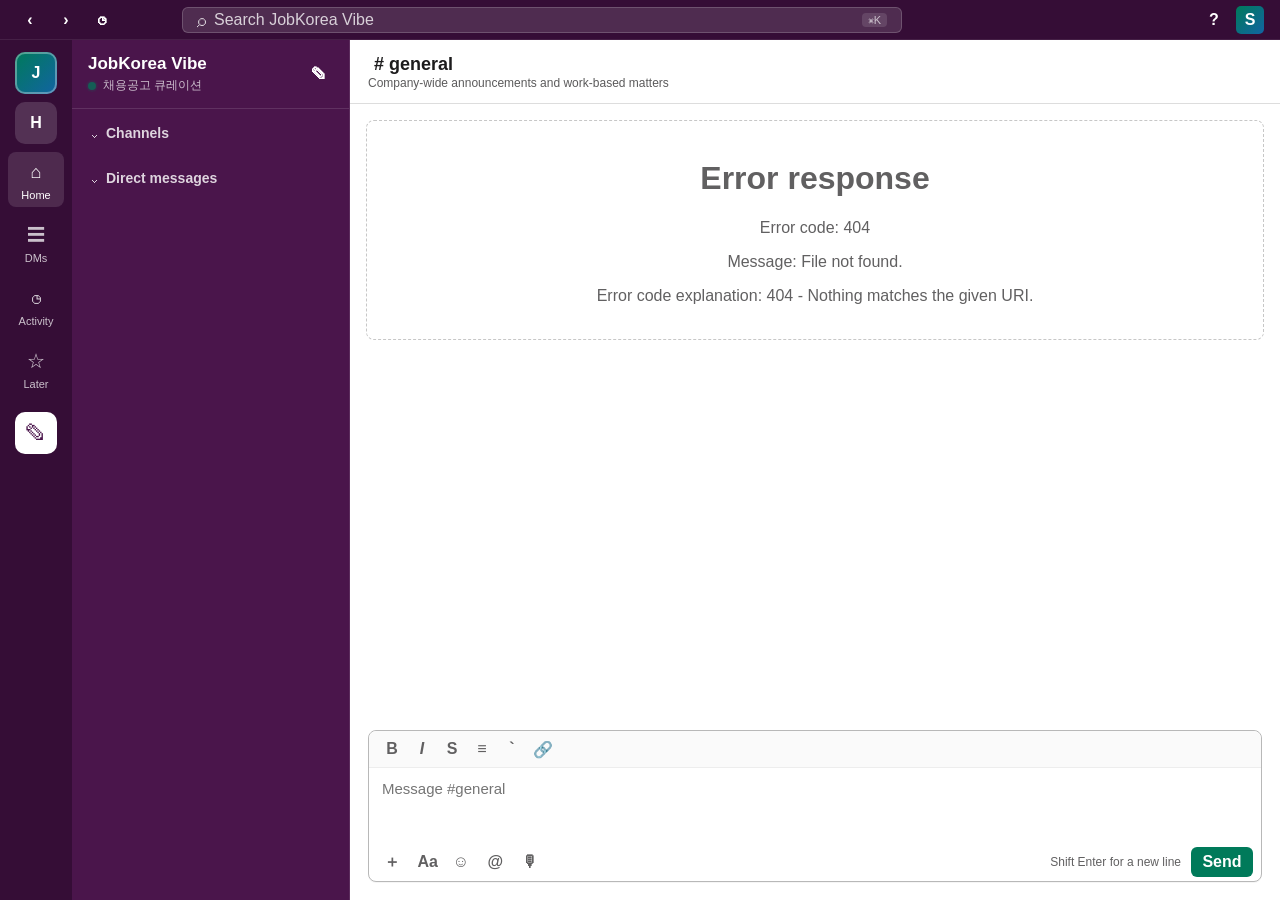
==== public/index.html @ 6dfe6dc1 "Bump profile match asset versions" ====
<!doctype html>
<html lang="ko">
  <head>
    <meta charset="UTF-8" />
    <meta name="viewport" content="width=device-width, initial-scale=1.0" />
    <title>JobKorea Vibe</title>
    <link rel="stylesheet" href="./styles.css?v=20260704-rich-profile-match" />
  </head>
  <body>
    <div class="app-shell">
      <header class="topbar">
        <div class="history-controls" aria-label="history controls">
          <button class="icon-button" aria-label="Back">‹</button>
          <button class="icon-button" aria-label="Forward">›</button>
          <button class="icon-button" aria-label="History">◷</button>
        </div>
        <button class="search-trigger" id="searchTrigger">
          <span class="search-icon">⌕</span>
          <span>Search JobKorea Vibe</span>
          <kbd>⌘K</kbd>
        </button>
        <div class="topbar-actions">
          <button class="icon-button" aria-label="Help">?</button>
          <button class="avatar avatar-small" aria-label="Profile">S</button>
        </div>
      </header>

      <aside class="rail">
        <button class="workspace-switch active" aria-label="JobKorea Vibe">J</button>
        <button class="workspace-switch" aria-label="Hackathon">H</button>
        <button class="rail-item active" aria-label="Home" data-rail-home>
          <span class="rail-icon">⌂</span>
          <span>Home</span>
        </button>
        <button class="rail-item" aria-label="DMs" data-rail-dms>
          <span class="rail-icon">☰</span>
          <span>DMs</span>
        </button>
        <button class="rail-item" aria-label="Activity">
          <span class="rail-icon">◷</span>
          <span>Activity</span>
        </button>
        <button class="rail-item" id="laterRailButton" type="button" aria-label="Later" data-later-view onclick="window.__slezzukPendingMode='later'; if (window.JobKoreaVibeOpenLater) window.JobKoreaVibeOpenLater(); else window.dispatchEvent(new CustomEvent('slezzuk:open-later')); return false;">
          <span class="rail-icon">☆</span>
          <span>Later</span>
        </button>
        <button class="rail-compose" aria-label="Compose">✎</button>
      </aside>

      <nav class="sidebar">
        <section class="workspace-card">
          <div>
            <h1>JobKorea Vibe</h1>
            <p><span class="presence-dot"></span> 채용공고 큐레이션</p>
          </div>
          <button class="icon-button light" aria-label="New message">✎</button>
        </section>

        <section class="sidebar-section compact" hidden></section>

        <section class="sidebar-section">
          <button class="section-title" data-collapse="channels">
            <span>⌄</span>
            <strong>Channels</strong>
          </button>
          <div id="channels" class="section-list"></div>
        </section>

        <section class="sidebar-section">
          <button class="section-title" data-collapse="directs">
            <span>⌄</span>
            <strong>Direct messages</strong>
          </button>
          <div id="directs" class="section-list"></div>
        </section>
      </nav>

      <main class="conversation">
        <div class="channel-header">
          <div>
            <button class="channel-title" id="channelTitle"># general</button>
            <p id="channelSubtitle">Company-wide announcements and work-based matters</p>
          </div>
          <div class="channel-actions" aria-hidden="true">
            <span id="memberCount" hidden>0</span>
          </div>
        </div>

        <div class="channel-tabs">
          <button class="tab active">Messages</button>
          <button class="tab">Canvas</button>
          <button class="tab">Files</button>
          <button class="tab">Workflows</button>
          <div class="bookmarks" id="bookmarks"></div>
        </div>

        <div class="message-list" id="messageList" aria-live="polite"></div>

        <form class="composer" id="composer">
          <div class="composer-tools">
            <button type="button" class="tool-button">B</button>
            <button type="button" class="tool-button italic">I</button>
            <button type="button" class="tool-button">S</button>
            <button type="button" class="tool-button">≡</button>
            <button type="button" class="tool-button">`</button>
            <button type="button" class="tool-button">🔗</button>
          </div>
          <textarea id="messageInput" rows="3" placeholder="Message #general"></textarea>
          <div class="composer-footer">
            <div>
              <button type="button" class="tool-button">＋</button>
              <button type="button" class="tool-button">Aa</button>
              <button type="button" class="tool-button">☺</button>
              <button type="button" class="tool-button">@</button>
              <button type="button" class="tool-button">🎙</button>
            </div>
            <div class="composer-actions">
              <span class="composer-hint">Shift Enter for a new line</span>
              <button class="send-button" type="submit">Send</button>
            </div>
          </div>
        </form>
      </main>

      <aside class="thread-panel" id="threadPanel" aria-hidden="true">
        <div class="thread-header">
          <div>
            <h2>Thread</h2>
            <p id="threadChannel"># general</p>
          </div>
          <button class="icon-button surface" id="closeThread" aria-label="Close thread">×</button>
        </div>
        <div class="thread-body" id="threadBody"></div>
        <form class="thread-reply" id="threadReply">
          <input id="threadInput" type="text" placeholder="Reply..." />
          <button type="submit">➤</button>
        </form>
      </aside>
    </div>

    <div class="search-overlay" id="searchOverlay" aria-hidden="true">
      <div class="search-modal" role="dialog" aria-label="Search">
        <input id="searchInput" type="search" placeholder="Search JobKorea Vibe" />
        <div class="search-filters">
          <button>Messages</button>
          <button>Files</button>
          <button>Channels</button>
          <button>People</button>
        </div>
        <div id="searchResults" class="search-results"></div>
      </div>
    </div>

    <div class="search-overlay" id="channelOverlay" aria-hidden="true">
      <div class="search-modal channel-modal" role="dialog" aria-label="Channel manager">
        <div class="modal-header">
          <div>
            <h2>보고 싶은 직군 선택</h2>
            <p>관심 있는 직군을 켜두면 왼쪽 채널 목록에서 바로 확인할 수 있습니다.</p>
          </div>
          <button class="icon-button surface" id="closeChannelManager" aria-label="Close channel manager">×</button>
        </div>
        <div class="channel-manager-tools">
          <input id="channelFilter" class="manager-search" type="search" placeholder="직군 검색" />
          <span id="channelManagerSummary" class="channel-manager-summary"></span>
        </div>
        <div id="channelManager" class="channel-manager"></div>
      </div>
    </div>

    <script src="./app.js?v=20260704-rich-profile-match"></script>
  </body>
</html>
---- public/styles.css ----
:root {
  --aubergine: #3f0e40;
  --aubergine-2: #4a154b;
  --aubergine-3: #350d36;
  --sidebar-hover: rgba(255, 255, 255, 0.12);
  --sidebar-active: #1164a3;
  --border: #dddddd;
  --text: #1d1c1d;
  --muted: #616061;
  --surface: #ffffff;
  --surface-soft: #f8f8f8;
  --blue: #1264a3;
  --green: #007a5a;
  --yellow: #ecb22e;
  --red: #e01e5a;
  --font: Slack-Lato, Lato, "Helvetica Neue", Helvetica, Arial, sans-serif;
}

* {
  box-sizing: border-box;
}

body {
  margin: 0;
  min-width: 320px;
  height: 100vh;
  overflow: hidden;
  color: var(--text);
  background: var(--surface);
  font-family: var(--font);
  letter-spacing: 0;
}

button,
input,
textarea {
  font: inherit;
}

button {
  cursor: pointer;
}

.app-shell {
  display: grid;
  grid-template-columns: 72px 278px minmax(360px, 1fr) 0;
  grid-template-rows: 40px minmax(0, 1fr);
  height: 100vh;
}

.app-shell.thread-open {
  grid-template-columns: 72px 278px minmax(360px, 1fr) 360px;
}

.app-shell.later-mode {
  grid-template-columns: 72px minmax(0, 1fr) 0 0;
  background: var(--surface);
}

.app-shell.later-mode.thread-open {
  grid-template-columns: 72px minmax(0, 1fr) 0 360px;
}

.topbar {
  grid-column: 1 / -1;
  display: grid;
  grid-template-columns: 154px minmax(180px, 720px) 1fr;
  align-items: center;
  gap: 12px;
  padding: 0 16px;
  color: #fff;
  background: var(--aubergine-3);
  box-shadow: inset 0 -1px rgba(255, 255, 255, 0.08);
}

.app-shell.later-mode .topbar {
  background: var(--aubergine-3);
}

.history-controls,
.topbar-actions,
.channel-actions {
  display: flex;
  align-items: center;
  gap: 8px;
}

.topbar-actions {
  justify-content: flex-end;
}

.icon-button {
  display: inline-grid;
  place-items: center;
  width: 28px;
  height: 28px;
  border: 0;
  border-radius: 6px;
  color: currentColor;
  background: transparent;
  font-weight: 700;
}

.icon-button:hover,
.tool-button:hover {
  background: rgba(29, 28, 29, 0.08);
}

.icon-button.light:hover {
  background: rgba(255, 255, 255, 0.16);
}

.icon-button.surface {
  color: var(--muted);
  background: var(--surface-soft);
  border: 1px solid var(--border);
}

.search-trigger {
  display: flex;
  align-items: center;
  gap: 8px;
  width: 100%;
  height: 26px;
  padding: 0 14px;
  border: 1px solid rgba(255, 255, 255, 0.18);
  border-radius: 6px;
  color: rgba(255, 255, 255, 0.78);
  background: rgba(255, 255, 255, 0.13);
  text-align: left;
}

.search-trigger kbd {
  margin-left: auto;
  padding: 1px 6px;
  border-radius: 4px;
  color: rgba(255, 255, 255, 0.68);
  background: rgba(255, 255, 255, 0.12);
  font-size: 11px;
  font-family: inherit;
}

.search-trigger:hover {
  background: rgba(255, 255, 255, 0.2);
}

.search-icon {
  font-size: 18px;
  line-height: 1;
}

.avatar {
  border: 0;
  color: #fff;
  background: linear-gradient(135deg, var(--green), var(--blue));
  font-weight: 800;
}

.avatar-small {
  width: 28px;
  height: 28px;
  border-radius: 5px;
}

.status-chip,
.huddle-button {
  display: inline-flex;
  align-items: center;
  gap: 7px;
  height: 28px;
  padding: 0 10px;
  border: 1px solid rgba(255, 255, 255, 0.16);
  border-radius: 6px;
  color: rgba(255, 255, 255, 0.9);
  background: rgba(255, 255, 255, 0.1);
  font-size: 13px;
  font-weight: 800;
}

.huddle-button {
  border-color: var(--border);
  color: var(--text);
  background: #fff;
}

.live-dot,
.presence-dot {
  display: inline-block;
  width: 8px;
  height: 8px;
  border-radius: 50%;
  background: var(--green);
  box-shadow: 0 0 0 2px rgba(0, 122, 90, 0.18);
}

.rail {
  grid-column: 1;
  grid-row: 2;
  display: flex;
  flex-direction: column;
  align-items: center;
  gap: 8px;
  padding: 12px 8px;
  color: rgba(255, 255, 255, 0.74);
  background: var(--aubergine-3);
}

.app-shell.later-mode .rail {
  background: var(--aubergine-3);
}

.workspace-switch {
  display: grid;
  place-items: center;
  width: 42px;
  height: 42px;
  border: 0;
  border-radius: 10px;
  color: #fff;
  background: rgba(255, 255, 255, 0.15);
  font-weight: 900;
}

.workspace-switch.active {
  background: linear-gradient(135deg, var(--green), var(--blue));
  box-shadow: inset 0 0 0 2px rgba(255, 255, 255, 0.32);
}

.rail-item {
  display: grid;
  justify-items: center;
  gap: 3px;
  width: 56px;
  min-height: 54px;
  padding: 6px 4px;
  border: 0;
  border-radius: 8px;
  color: inherit;
  background: transparent;
  font-size: 11px;
}

.rail-item.active,
.rail-item:hover {
  color: #fff;
  background: rgba(255, 255, 255, 0.12);
}

.rail-icon {
  display: grid;
  place-items: center;
  width: 28px;
  height: 28px;
  border-radius: 6px;
  font-size: 18px;
}

.rail-compose {
  display: grid;
  place-items: center;
  width: 42px;
  height: 42px;
  margin-top: 8px;
  border: 0;
  border-radius: 10px;
  color: var(--aubergine-2);
  background: #fff;
  font-size: 22px;
}

.sidebar {
  grid-column: 2;
  grid-row: 2;
  overflow-y: auto;
  color: rgba(255, 255, 255, 0.82);
  background: var(--aubergine-2);
  border-right: 1px solid rgba(255, 255, 255, 0.1);
}

.app-shell.later-mode .sidebar {
  display: none;
}

.workspace-card {
  display: flex;
  align-items: center;
  justify-content: space-between;
  min-height: 68px;
  padding: 14px 16px;
  border-bottom: 1px solid rgba(255, 255, 255, 0.12);
  color: #fff;
}

.workspace-card h1 {
  margin: 0 0 3px;
  font-size: 17px;
  line-height: 1.2;
}

.workspace-card p,
.channel-header p,
.thread-header p {
  margin: 0;
  color: inherit;
  opacity: 0.72;
  font-size: 12px;
}

.workspace-card p {
  display: flex;
  align-items: center;
  gap: 7px;
}

.sidebar-section {
  padding: 10px 8px 4px;
}

.sidebar-section.compact {
  padding-top: 12px;
}

.sidebar-row,
.section-title {
  display: flex;
  align-items: center;
  width: 100%;
  min-height: 28px;
  gap: 8px;
  padding: 0 10px;
  border: 0;
  border-radius: 6px;
  color: inherit;
  background: transparent;
  text-align: left;
  white-space: nowrap;
}

.sidebar-row {
  position: relative;
}

.sidebar-row:hover,
.section-title:hover {
  background: var(--sidebar-hover);
}

.sidebar-row.active {
  color: #fff;
  background: var(--sidebar-active);
}

.channel-manage-row {
  margin-top: 6px;
  color: rgba(255, 255, 255, 0.96);
  font-weight: 800;
}

.sidebar-row.unread {
  color: #fff;
  font-weight: 800;
}

.row-label {
  min-width: 0;
  overflow: hidden;
  text-overflow: ellipsis;
}

.row-icon {
  width: 18px;
  color: rgba(255, 255, 255, 0.56);
}

.later-filter-row .row-icon {
  width: 24px;
}

.later-filter-emoji {
  color: inherit;
  font-size: 16px;
  line-height: 1;
}

.sidebar-count {
  display: inline-grid;
  place-items: center;
  min-width: 20px;
  height: 18px;
  margin-left: auto;
  padding: 0 6px;
  border-radius: 999px;
  color: #fff;
  background: rgba(255, 255, 255, 0.22);
  font-size: 11px;
  font-weight: 900;
}

.sidebar-count.urgent {
  background: var(--red);
}

.dm-avatar {
  display: inline-grid;
  place-items: center;
  width: 20px;
  height: 20px;
  border-radius: 5px;
  color: #fff;
  font-size: 11px;
  font-weight: 900;
}

.dm-avatar img,
.search-avatar img,
.later-list-avatar img {
  display: block;
  width: 100%;
  height: 100%;
  object-fit: cover;
}

.status-dot {
  width: 8px;
  height: 8px;
  margin-left: -12px;
  margin-right: 2px;
  align-self: flex-end;
  border: 2px solid var(--aubergine-2);
  border-radius: 50%;
  background: #8f8f8f;
}

.status-dot.active {
  background: var(--green);
}

.status-dot.away {
  background: var(--yellow);
}

.section-title {
  margin-bottom: 3px;
}

.section-title strong {
  font-size: 14px;
}

.section-list.collapsed {
  display: none;
}

.conversation {
  grid-column: 3;
  grid-row: 2;
  display: grid;
  grid-template-rows: 64px minmax(0, 1fr) auto;
  min-width: 0;
  background: #fff;
}

.app-shell.later-mode .conversation {
  grid-column: 2 / 4;
  grid-template-rows: minmax(0, 1fr);
  min-width: 0;
  color: var(--text);
  background: var(--surface);
  border-left: 0;
}

.app-shell.later-mode .channel-header,
.app-shell.later-mode .channel-tabs,
.app-shell.later-mode .composer {
  display: none;
}

.app-shell.later-mode .message-list {
  min-height: 0;
  padding: 0;
  color: var(--text);
  background: var(--surface);
}

.channel-header {
  display: flex;
  align-items: center;
  justify-content: space-between;
  gap: 14px;
  min-width: 0;
  padding: 10px 18px;
  border-bottom: 1px solid var(--border);
}

.channel-actions {
  display: none;
}

.channel-title {
  display: block;
  max-width: 45vw;
  overflow: hidden;
  border: 0;
  color: var(--text);
  background: transparent;
  font-size: 18px;
  font-weight: 800;
  text-overflow: ellipsis;
  white-space: nowrap;
}

.pill-button {
  display: flex;
  align-items: center;
  gap: 6px;
  height: 30px;
  padding: 0 10px;
  border: 1px solid var(--border);
  border-radius: 6px;
  color: var(--muted);
  background: #fff;
  font-weight: 700;
}

.channel-tabs {
  display: none;
  align-items: center;
  min-width: 0;
  gap: 4px;
  padding: 0 14px;
  border-bottom: 1px solid var(--border);
  background: #fff;
}

.tab,
.bookmark {
  height: 30px;
  border: 0;
  border-radius: 6px;
  color: var(--muted);
  background: transparent;
  font-size: 13px;
  font-weight: 800;
}

.tab {
  padding: 0 10px;
}

.tab.active {
  color: var(--text);
  box-shadow: inset 0 -2px var(--green);
  border-radius: 0;
}

.bookmarks {
  display: flex;
  gap: 4px;
  min-width: 0;
  margin-left: 8px;
  overflow: hidden;
}

.bookmark {
  flex: 0 0 auto;
  padding: 0 9px;
  background: var(--surface-soft);
  border: 1px solid #ededed;
}

.bookmark.active {
  border-color: #91c2e8;
  color: #0b4c7b;
  background: #eaf5ff;
}

.message-list {
  overflow-y: auto;
  padding: 0 0 18px;
}

.channel-intro {
  padding: 28px 22px 18px;
}

.intro-icon {
  display: grid;
  place-items: center;
  width: 62px;
  height: 62px;
  border-radius: 8px;
  color: var(--muted);
  background: var(--surface-soft);
  border: 1px solid var(--border);
  font-size: 38px;
  font-weight: 900;
}

.channel-intro h2 {
  margin: 14px 0 5px;
  font-size: 28px;
  line-height: 1.1;
}

.channel-intro p {
  margin: 0;
  color: var(--muted);
  line-height: 1.42;
}

.intro-meta {
  display: flex;
  flex-wrap: wrap;
  gap: 8px;
  margin-top: 12px;
}

.intro-meta span {
  padding: 5px 9px;
  border: 1px solid var(--border);
  border-radius: 999px;
  color: var(--muted);
  background: #fff;
  font-size: 12px;
  font-weight: 800;
}

.day-divider {
  position: sticky;
  top: 8px;
  z-index: 1;
  display: flex;
  justify-content: center;
  margin: 8px 18px 16px;
}

.day-divider span {
  padding: 5px 13px;
  border: 1px solid var(--border);
  border-radius: 999px;
  background: #fff;
  color: var(--muted);
  font-size: 12px;
  font-weight: 800;
}

.message {
  position: relative;
  display: grid;
  grid-template-columns: 40px minmax(0, 1fr);
  gap: 10px;
  padding: 8px 18px;
}

.message-system {
  grid-column: 1 / -1;
  margin-left: 50px;
  color: var(--muted);
  font-size: 12px;
}

.message:hover {
  background: var(--surface-soft);
}

.message:hover .message-actions {
  opacity: 1;
  transform: translateY(0);
}

.message-avatar {
  display: grid;
  place-items: center;
  width: 38px;
  height: 38px;
  border: 0;
  border-radius: 8px;
  color: #fff;
  font-weight: 900;
}

.avatar-photo {
  overflow: hidden;
  padding: 0;
  background: #eef2f6;
}

.avatar-photo img {
  display: block;
  width: 100%;
  height: 100%;
  object-fit: cover;
}

button.avatar-photo:hover {
  box-shadow: 0 0 0 2px rgba(18, 100, 163, 0.24);
}

.message-content {
  min-width: 0;
}

.message-meta {
  display: flex;
  align-items: baseline;
  gap: 8px;
  margin-bottom: 3px;
}

.message-name {
  border: 0;
  padding: 0;
  color: var(--text);
  background: transparent;
  font-weight: 900;
}

.message-time {
  color: var(--muted);
  font-size: 12px;
}

.message-text {
  margin: 0;
  max-width: 860px;
  line-height: 1.42;
  white-space: pre-wrap;
  word-break: break-word;
}

.message-text ul {
  margin: 8px 0 0;
  padding-left: 18px;
}

.message-text li {
  margin: 3px 0;
}

.message-text code {
  padding: 1px 4px;
  border: 1px solid #d8d8d8;
  border-radius: 4px;
  background: #f6f6f6;
}

.message-actions {
  position: absolute;
  top: -12px;
  right: 20px;
  display: flex;
  overflow: hidden;
  border: 1px solid var(--border);
  border-radius: 6px;
  background: #fff;
  box-shadow: 0 2px 7px rgba(0, 0, 0, 0.12);
  opacity: 0;
  transform: translateY(3px);
  transition: 120ms ease;
}

.job-message {
  cursor: pointer;
}

.job-message:focus-visible {
  outline: 2px solid var(--blue);
  outline-offset: -2px;
  background: #f4f9ff;
}

.job-message.thread-selected {
  background: #f4f9ff;
  box-shadow: inset 3px 0 var(--blue);
}

.message-actions button {
  width: 32px;
  height: 30px;
  border: 0;
  border-right: 1px solid var(--border);
  background: #fff;
}

.message-actions button:last-child {
  border-right: 0;
}

.skeleton-message {
  pointer-events: none;
}

.skeleton-avatar,
.skeleton-line,
.skeleton-card,
.skeleton-grid span,
.skeleton-tags span,
.profile-mini-skeleton span {
  position: relative;
  overflow: hidden;
  background: #ececec;
}

.skeleton-avatar::after,
.skeleton-line::after,
.skeleton-card::after,
.skeleton-grid span::after,
.skeleton-tags span::after,
.profile-mini-skeleton span::after {
  content: "";
  position: absolute;
  inset: 0;
  background: linear-gradient(90deg, transparent, rgba(255, 255, 255, 0.72), transparent);
  transform: translateX(-100%);
  animation: skeleton-shimmer 1.35s infinite;
}

@keyframes skeleton-shimmer {
  to {
    transform: translateX(100%);
  }
}

.skeleton-avatar {
  width: 38px;
  height: 38px;
  border-radius: 8px;
}

.skeleton-line {
  height: 12px;
  margin: 5px 0;
  border-radius: 999px;
}

.skeleton-line.short {
  width: 150px;
}

.skeleton-line.long {
  width: min(620px, 82%);
}

.skeleton-line.title {
  width: min(360px, 72%);
  height: 18px;
  margin: 0 0 14px;
}

.skeleton-card {
  max-width: 720px;
  margin-top: 10px;
  padding: 14px;
  border: 1px solid #e1e1e1;
  border-radius: 8px;
  background: #f7f7f7;
}

.skeleton-grid {
  display: grid;
  grid-template-columns: repeat(2, minmax(0, 1fr));
  gap: 8px;
}

.skeleton-grid span {
  height: 34px;
  border-radius: 6px;
}

.skeleton-tags {
  display: flex;
  gap: 8px;
  margin-top: 12px;
}

.skeleton-tags span {
  width: 86px;
  height: 24px;
  border-radius: 999px;
}

.compact-skeleton .skeleton-card {
  display: none;
}

.reactions {
  display: flex;
  flex-wrap: wrap;
  gap: 6px;
  margin-top: 8px;
}

.reaction {
  display: inline-flex;
  align-items: center;
  gap: 4px;
  height: 24px;
  padding: 0 8px;
  border: 1px solid #d6d6d6;
  border-radius: 999px;
  color: var(--text);
  background: #fff;
  font-size: 12px;
}

.reaction.selected {
  border-color: #91c2e8;
  color: #0b4c7b;
  background: #eaf5ff;
  font-weight: 900;
}

.later-intro .intro-icon {
  color: #fff;
  background: var(--yellow);
  border-color: #d8a01f;
  font-size: 30px;
}

.later-board {
  min-height: 100%;
  color: var(--text);
  background: var(--surface);
}

.later-board-header {
  display: flex;
  align-items: flex-start;
  justify-content: space-between;
  gap: 20px;
  min-height: 156px;
  padding: 30px 34px 0;
  border-bottom: 1px solid var(--border);
}

.later-board-header h2 {
  margin: 0;
  color: var(--text);
  font-size: 30px;
  line-height: 1.15;
}

.later-tabs {
  display: flex;
  align-items: flex-end;
  gap: 26px;
  margin-top: 32px;
}

.later-tab {
  display: inline-flex;
  align-items: center;
  gap: 8px;
  height: 42px;
  padding: 0 0 13px;
  border: 0;
  border-bottom: 3px solid transparent;
  color: var(--muted);
  background: transparent;
  font-size: 18px;
  font-weight: 900;
}

.later-tab.active {
  color: var(--text);
  border-bottom-color: var(--blue);
}

.later-tab small {
  font-size: 16px;
  font-weight: 900;
}

.later-board-actions {
  display: flex;
  align-items: center;
  gap: 22px;
  padding-top: 10px;
}

.later-board-actions button {
  display: grid;
  place-items: center;
  width: 34px;
  height: 34px;
  border: 0;
  border-radius: 8px;
  color: var(--muted);
  background: transparent;
  font-size: 28px;
  line-height: 1;
}

.later-board-actions button:hover {
  color: var(--text);
  background: var(--surface-soft);
}

.later-list {
  display: grid;
}

.later-list-item {
  position: relative;
  display: grid;
  grid-template-columns: 58px minmax(0, 1fr) auto;
  gap: 0 16px;
  min-height: 132px;
  padding: 24px 30px 20px 22px;
  border-bottom: 1px solid var(--border);
  color: var(--text);
  background: #fff;
  cursor: pointer;
}

.later-list-item:hover,
.later-list-item:focus-visible {
  background: var(--surface-soft);
  outline: 0;
}

.later-list-source {
  grid-column: 1 / -1;
  margin: 0 0 16px;
  color: var(--muted);
  font-size: 15px;
  font-weight: 900;
}

.later-list-avatar {
  display: grid;
  place-items: center;
  width: 48px;
  height: 48px;
  border: 0;
  border-radius: 12px;
  color: #fff;
  font-weight: 900;
}

.later-list-avatar.avatar-photo {
  overflow: hidden;
  padding: 0;
}

.later-list-main {
  min-width: 0;
}

.later-list-title {
  display: flex;
  flex-wrap: wrap;
  align-items: baseline;
  gap: 8px;
  min-width: 0;
  color: var(--text);
  font-size: 19px;
  line-height: 1.25;
}

.later-list-title strong,
.later-list-title span,
.later-list-main p {
  overflow: hidden;
  text-overflow: ellipsis;
}

.later-list-title strong {
  max-width: 260px;
}

.later-list-title span {
  min-width: 0;
  max-width: 520px;
  white-space: nowrap;
}

.later-list-main p {
  max-width: 760px;
  margin: 6px 0 0;
  color: var(--muted);
  font-size: 16px;
  line-height: 1.35;
  white-space: nowrap;
}

.later-list-meta {
  display: flex;
  flex-wrap: wrap;
  gap: 7px;
  margin-top: 12px;
}

.later-list-meta span {
  padding: 4px 8px;
  border: 1px solid #d7e4ef;
  border-radius: 999px;
  color: #0b4c7b;
  background: #f2f8fc;
  font-size: 12px;
  font-weight: 800;
}

.later-list-actions {
  display: flex;
  align-items: center;
  align-self: center;
  overflow: hidden;
  border: 1px solid var(--border);
  border-radius: 16px;
  background: #fff;
}

.later-list-actions button {
  display: grid;
  place-items: center;
  width: 50px;
  height: 46px;
  border: 0;
  border-right: 1px solid var(--border);
  color: var(--muted);
  background: transparent;
  font-size: 22px;
}

.later-list-actions button:last-child {
  border-right: 0;
}

.later-list-actions button:hover {
  color: var(--text);
  background: var(--surface-soft);
}

.later-empty {
  display: grid;
  justify-items: center;
  gap: 8px;
  padding: 72px 24px;
  color: var(--muted);
  text-align: center;
}

.later-empty span {
  font-size: 42px;
}

.later-empty strong {
  color: var(--text);
  font-size: 19px;
}

.later-empty p {
  margin: 0;
}

.later-category-grid {
  display: grid;
  grid-template-columns: repeat(3, minmax(0, 1fr));
  gap: 10px;
  max-width: 780px;
  margin-top: 16px;
}

.later-category-button {
  display: grid;
  grid-template-columns: 42px minmax(0, 1fr);
  grid-template-rows: auto auto;
  align-items: center;
  gap: 2px 10px;
  min-height: 72px;
  padding: 12px;
  border: 1px solid var(--border);
  border-radius: 8px;
  color: var(--text);
  background: #fff;
  text-align: left;
}

.later-category-button:hover,
.later-category-button.active {
  border-color: #91c2e8;
  background: #f4f9ff;
}

.later-category-button.active {
  box-shadow: inset 3px 0 var(--blue);
}

.later-category-button > span {
  display: grid;
  grid-row: 1 / 3;
  place-items: center;
  width: 42px;
  height: 42px;
  border: 1px solid #e4e4e4;
  border-radius: 8px;
  background: var(--surface-soft);
  font-size: 22px;
}

.later-category-button strong,
.later-category-button small {
  min-width: 0;
  overflow: hidden;
  text-overflow: ellipsis;
  white-space: nowrap;
}

.later-category-button strong {
  font-size: 14px;
  line-height: 1.25;
}

.later-category-button small {
  color: var(--muted);
  font-size: 12px;
  font-weight: 800;
}

.later-group {
  padding: 10px 0 18px;
  border-top: 1px solid #ededed;
}

.later-group-header {
  display: flex;
  align-items: center;
  gap: 12px;
  padding: 0 22px 8px;
}

.later-group-header > span {
  display: grid;
  place-items: center;
  width: 40px;
  height: 40px;
  border: 1px solid var(--border);
  border-radius: 8px;
  background: var(--surface-soft);
  font-size: 22px;
}

.later-group-header h3 {
  margin: 0;
  font-size: 17px;
  line-height: 1.25;
}

.later-group-header p {
  margin: 2px 0 0;
  color: var(--muted);
  font-size: 13px;
  font-weight: 800;
}

.job-toolbar {
  display: flex;
  align-items: center;
  justify-content: space-between;
  gap: 12px;
  margin: 0 18px 12px;
  padding: 10px 12px;
  border: 1px solid var(--border);
  border-radius: 8px;
  background: var(--surface-soft);
}

.job-toolbar div {
  display: grid;
  gap: 2px;
  min-width: 0;
}

.job-toolbar strong {
  font-size: 13px;
}

.job-toolbar span {
  color: var(--muted);
  font-size: 12px;
}

.job-toolbar button,
.profile-editor button {
  height: 32px;
  border: 1px solid #0f6e54;
  border-radius: 6px;
  color: #fff;
  background: var(--green);
  font-weight: 900;
}

.job-toolbar button[disabled] {
  cursor: wait;
  opacity: 0.72;
}

.feed-progress {
  display: grid;
  gap: 7px;
  margin: 0 18px 12px;
  color: var(--muted);
  font-size: 12px;
  font-weight: 800;
}

.message-content .feed-progress {
  max-width: 520px;
  margin: 10px 0 0;
}

.feed-progress div {
  position: relative;
  overflow: hidden;
  height: 4px;
  border-radius: 999px;
  background: #e8e8e8;
}

.feed-progress i {
  position: absolute;
  inset: 0 auto 0 0;
  width: 42%;
  border-radius: inherit;
  background: linear-gradient(90deg, var(--green), var(--blue));
  animation: progress-slide 1.2s ease-in-out infinite;
}

@keyframes progress-slide {
  0% {
    transform: translateX(-100%);
  }
  50% {
    transform: translateX(80%);
  }
  100% {
    transform: translateX(250%);
  }
}

.profile-intro .intro-icon {
  color: #fff;
  background: var(--red);
  border-color: #b81849;
  font-size: 17px;
}

.profile-upload-form {
  display: grid;
  gap: 12px;
  max-width: 720px;
  margin-top: 8px;
}

.profile-upload-form.disabled {
  opacity: 0.78;
}

.document-type-row {
  display: flex;
  align-items: center;
  gap: 10px;
}

.document-type-row label {
  display: grid;
  gap: 5px;
  min-width: 220px;
  color: var(--muted);
  font-size: 13px;
  font-weight: 800;
}

.document-type-row select {
  height: 34px;
  padding: 0 10px;
  border: 1px solid var(--border);
  border-radius: 6px;
  color: var(--text);
  background: #fff;
}

.pdf-dropzone {
  display: grid;
  grid-template-columns: 58px minmax(0, 1fr);
  grid-template-rows: auto auto;
  align-items: center;
  gap: 2px 12px;
  min-height: 92px;
  padding: 15px;
  border: 1px dashed #b8b8b8;
  border-radius: 8px;
  background: #fbfbfb;
}

.pdf-dropzone:hover,
.pdf-dropzone.has-file {
  border-color: var(--blue);
  background: #f4f9ff;
}

.pdf-dropzone input {
  position: absolute;
  width: 1px;
  height: 1px;
  opacity: 0;
  pointer-events: none;
}

.pdf-icon {
  display: grid;
  grid-row: 1 / 3;
  place-items: center;
  width: 58px;
  height: 58px;
  border-radius: 8px;
  color: #fff;
  background: var(--red);
  font-size: 14px;
  font-weight: 900;
}

.pdf-dropzone strong {
  min-width: 0;
  overflow: hidden;
  font-size: 16px;
  text-overflow: ellipsis;
  white-space: nowrap;
}

.pdf-dropzone small {
  color: var(--muted);
  font-weight: 800;
}

.profile-upload-form button[type="submit"] {
  justify-self: start;
  height: 34px;
  padding: 0 14px;
  border: 1px solid #0f6e54;
  border-radius: 6px;
  color: #fff;
  background: var(--green);
  font-weight: 900;
}

.profile-upload-form button[disabled],
.profile-upload-form select[disabled] {
  cursor: not-allowed;
  opacity: 0.68;
}

.profile-upload-error {
  margin: 0;
  color: var(--red);
  font-size: 13px;
  font-weight: 800;
}

.profile-result-message .message-text {
  margin-bottom: 8px;
}

.profile-result-bullets {
  margin: 8px 0 12px;
  padding-left: 18px;
}

.profile-keyword-label {
  margin: 10px 0 0;
  color: var(--muted);
  font-size: 12px;
  font-weight: 800;
}

.profile-keyword-cloud {
  max-width: 880px;
}

.profile-evidence-list {
  display: grid;
  gap: 4px;
  max-width: 840px;
  margin-top: 10px;
  color: var(--muted);
  font-size: 13px;
  line-height: 1.42;
}

.profile-evidence-list p {
  margin: 0;
}

.profile-mini-skeleton {
  display: grid;
  gap: 8px;
  max-width: 520px;
  margin-top: 10px;
}

.profile-mini-skeleton span {
  height: 12px;
  border-radius: 999px;
}

.profile-mini-skeleton span:nth-child(2) {
  width: 78%;
}

.profile-mini-skeleton span:nth-child(3) {
  width: 56%;
}

.profile-thread-summary {
  margin: 12px;
  padding: 12px;
  border: 1px solid var(--border);
  border-radius: 8px;
  background: #fff;
}

.profile-thread-summary p {
  margin: 6px 0 0;
  color: var(--muted);
  line-height: 1.38;
}

.thread-keywords {
  display: flex;
  flex-wrap: wrap;
  gap: 6px;
  margin-top: 10px;
}

.thread-keywords span {
  padding: 4px 7px;
  border: 1px solid #d6e4f2;
  border-radius: 999px;
  color: #0b4c7b;
  background: #eef6ff;
  font-size: 12px;
  font-weight: 800;
}

.reply-summary {
  display: inline-flex;
  align-items: center;
  gap: 8px;
  margin-top: 8px;
  padding: 0;
  border: 0;
  color: var(--blue);
  background: transparent;
  font-size: 13px;
}

.job-card,
.job-slack-card {
  max-width: 720px;
  margin-top: 10px;
  overflow: hidden;
  border: 1px solid #d9d9d9;
  border-radius: 8px;
  background: #fff;
  box-shadow: 0 1px 0 rgba(0, 0, 0, 0.04);
}

.job-card-head {
  display: flex;
  align-items: flex-start;
  justify-content: space-between;
  gap: 14px;
  padding: 14px 14px 12px;
  border-left: 4px solid var(--blue);
  background: linear-gradient(90deg, #f4f8fb, #fff);
}

.json-card-head {
  display: flex;
  align-items: flex-start;
  justify-content: space-between;
  gap: 14px;
  padding: 14px 14px 12px;
  border-left: 4px solid var(--green);
  background: #f7faf8;
}

.json-card-head h3 {
  margin: 0;
  color: var(--text);
  font-size: 16px;
  line-height: 1.32;
}

.job-source {
  display: inline-block;
  margin-bottom: 5px;
  color: var(--blue);
  font-size: 12px;
  font-weight: 900;
}

.job-card h3,
.job-slack-card h3 {
  margin: 0;
  color: var(--text);
  font-size: 16px;
  line-height: 1.32;
}

.job-dday {
  flex: 0 0 auto;
  padding: 4px 8px;
  border-radius: 999px;
  color: #fff;
  background: var(--red);
  font-size: 12px;
  font-weight: 900;
}

.job-roles {
  display: flex;
  flex-wrap: wrap;
  gap: 6px;
  padding: 12px;
}

.job-roles span {
  padding: 5px 8px;
  border: 1px solid #d7e4ef;
  border-radius: 999px;
  color: #0b4c7b;
  background: #f2f8fc;
  font-size: 12px;
  font-weight: 800;
}

.job-card-footer {
  display: flex;
  align-items: center;
  justify-content: space-between;
  gap: 12px;
  padding: 9px 12px;
  border-top: 1px solid #ededed;
  color: var(--muted);
  background: var(--surface-soft);
  font-size: 12px;
}

.job-card-footer a {
  flex: 0 0 auto;
  color: var(--blue);
  font-weight: 900;
  text-decoration: none;
}

.search-result-feed {
  display: grid;
}

.profile-editor {
  display: grid;
  gap: 12px;
  max-width: 760px;
  padding: 22px;
}

.profile-editor label {
  display: grid;
  gap: 6px;
  color: var(--muted);
  font-size: 13px;
  font-weight: 900;
}

.profile-editor textarea,
.profile-editor input {
  width: 100%;
  min-height: 40px;
  padding: 10px 12px;
  border: 1px solid #b8b8b8;
  border-radius: 8px;
  color: var(--text);
  background: #fff;
  outline: 0;
}

.profile-editor textarea {
  min-height: 110px;
  resize: vertical;
}

.profile-editor button {
  width: 140px;
}

.ai-match {
  display: grid;
  grid-template-columns: 82px minmax(0, 1fr);
  gap: 14px;
  margin: 14px;
  padding: 14px;
  border: 1px solid #d7e4ef;
  border-radius: 8px;
  background: #f8fbfd;
}

.match-score {
  display: grid;
  place-items: center;
  align-content: center;
  width: 72px;
  height: 72px;
  border-radius: 50%;
  color: #fff;
  background: conic-gradient(var(--green), var(--blue));
  font-size: 24px;
  font-weight: 900;
}

.match-score span {
  font-size: 12px;
}

.ai-match h3 {
  margin: 0 0 6px;
  font-size: 16px;
}

.ai-match p {
  margin: 0 0 10px;
  color: var(--muted);
  line-height: 1.42;
}

.match-comment {
  color: var(--text);
  line-height: 1.48;
  white-space: pre-wrap;
}

.match-message .match-comment {
  max-width: 760px;
  margin: 0;
  padding: 0;
  border: 0;
  background: transparent;
}

.match-avatar {
  background: #611f69;
  font-size: 18px;
}

.ai-match ul {
  margin: 5px 0 10px;
  padding-left: 18px;
}

.ai-match li {
  margin: 3px 0;
}

.ai-match small {
  color: var(--muted);
  font-weight: 800;
}

.compact-message {
  padding-top: 6px;
  padding-bottom: 6px;
}

.reply-summary span {
  color: var(--muted);
}

.attachment {
  display: grid;
  grid-template-columns: 42px minmax(0, 1fr);
  gap: 10px;
  max-width: 430px;
  margin-top: 9px;
  padding: 10px;
  border: 1px solid var(--border);
  border-left: 4px solid var(--attachment);
  border-radius: 6px;
  background: #fff;
}

.attachment-thumb {
  display: grid;
  place-items: center;
  width: 42px;
  height: 42px;
  border-radius: 6px;
  color: var(--attachment);
  background: color-mix(in srgb, var(--attachment) 14%, white);
  font-size: 22px;
  font-weight: 900;
}

.attachment strong {
  font-size: 14px;
}

.attachment p {
  margin: 3px 0 0;
  color: var(--muted);
  font-size: 13px;
}

.composer {
  margin: 0 18px 18px;
  border: 1px solid #b8b8b8;
  border-radius: 8px;
  background: #fff;
  box-shadow: 0 1px 0 rgba(0, 0, 0, 0.04);
}

.composer:focus-within {
  border-color: var(--text);
  box-shadow: 0 0 0 1px var(--text);
}

.composer-tools,
.composer-footer {
  display: flex;
  align-items: center;
  justify-content: space-between;
  min-height: 36px;
  padding: 4px 8px;
}

.composer-actions {
  display: flex;
  align-items: center;
  gap: 10px;
}

.composer-hint {
  color: var(--muted);
  font-size: 12px;
}

.composer-tools {
  justify-content: flex-start;
  border-bottom: 1px solid #ededed;
  background: #fafafa;
  border-radius: 8px 8px 0 0;
}

.tool-button {
  width: 30px;
  height: 28px;
  border: 0;
  border-radius: 5px;
  color: var(--muted);
  background: transparent;
  font-weight: 800;
}

.tool-button.italic {
  font-style: italic;
}

.composer textarea {
  display: block;
  width: 100%;
  min-height: 72px;
  resize: none;
  border: 0;
  outline: 0;
  padding: 12px 13px;
  font-size: 15px;
}

.send-button {
  height: 30px;
  min-width: 62px;
  border: 0;
  border-radius: 6px;
  color: #fff;
  background: var(--green);
  font-weight: 800;
}

.send-button:disabled {
  background: #d9d9d9;
}

.thread-panel {
  grid-column: 4;
  grid-row: 2;
  display: none;
  grid-template-rows: 64px minmax(0, 1fr) 54px;
  min-width: 0;
  border-left: 1px solid var(--border);
  background: #fff;
}

.thread-panel.open {
  display: grid;
}

.thread-header {
  display: flex;
  align-items: center;
  justify-content: space-between;
  padding: 10px 16px;
  border-bottom: 1px solid var(--border);
}

.thread-header h2 {
  margin: 0 0 3px;
  font-size: 18px;
}

.thread-body {
  overflow-y: auto;
  padding: 12px 0;
}

.thread-parent-message {
  padding-bottom: 14px;
}

.thread-reply-divider {
  display: flex;
  align-items: center;
  gap: 10px;
  margin: 4px 16px 10px 68px;
  color: var(--muted);
  font-size: 12px;
  font-weight: 900;
}

.thread-reply-divider::before,
.thread-reply-divider::after {
  content: "";
  flex: 1;
  height: 1px;
  background: var(--border);
}

.thread-reply-divider span {
  flex: 0 0 auto;
}

.thread-reply-message {
  padding-top: 6px;
}

.thread-context {
  display: flex;
  align-items: center;
  justify-content: space-between;
  margin: 0 14px 10px;
  padding: 9px 10px;
  border: 1px solid var(--border);
  border-radius: 6px;
  color: var(--muted);
  background: var(--surface-soft);
  font-size: 13px;
}

.thread-context strong {
  color: var(--text);
}

.empty-thread {
  margin: 16px;
  padding: 18px;
  border: 1px dashed #c7c7c7;
  border-radius: 8px;
  color: var(--muted);
  text-align: center;
}

.thread-reply {
  display: flex;
  align-items: center;
  gap: 8px;
  padding: 8px 12px;
  border-top: 1px solid var(--border);
}

.thread-reply input {
  min-width: 0;
  flex: 1;
  height: 36px;
  padding: 0 12px;
  border: 1px solid #b8b8b8;
  border-radius: 6px;
  outline: 0;
}

.thread-reply button {
  width: 36px;
  height: 36px;
  border: 0;
  border-radius: 6px;
  color: #fff;
  background: var(--green);
}

.search-overlay {
  position: fixed;
  inset: 0;
  z-index: 20;
  display: none;
  justify-content: center;
  padding-top: 72px;
  background: rgba(0, 0, 0, 0.28);
}

.search-overlay.open {
  display: flex;
}

.search-modal {
  width: min(720px, calc(100vw - 28px));
  max-height: min(560px, calc(100vh - 120px));
  overflow: hidden;
  border-radius: 8px;
  background: #fff;
  box-shadow: 0 18px 70px rgba(0, 0, 0, 0.28);
}

.search-modal input {
  width: 100%;
  height: 56px;
  padding: 0 18px;
  border: 0;
  border-bottom: 1px solid var(--border);
  outline: 0;
  font-size: 18px;
}

.channel-modal {
  display: grid;
  grid-template-rows: auto auto minmax(0, 1fr);
  width: min(940px, calc(100vw - 32px));
  max-height: min(720px, calc(100vh - 88px));
}

.modal-header {
  display: flex;
  align-items: flex-start;
  justify-content: space-between;
  gap: 16px;
  padding: 24px 30px 18px;
  border-bottom: 1px solid var(--border);
}

.modal-header h2 {
  margin: 0 0 7px;
  font-size: 22px;
  line-height: 1.2;
}

.modal-header p {
  margin: 0;
  color: var(--muted);
  font-size: 13px;
  line-height: 1.4;
}

.channel-manager-tools {
  display: flex;
  align-items: center;
  gap: 12px;
  padding: 18px 30px;
  background: #fff;
}

.channel-modal .manager-search {
  flex: 1;
  width: auto;
  height: 42px;
  margin: 0;
  padding: 0 14px;
  border: 1px solid #c9c9c9;
  border-radius: 8px;
  background: var(--surface-soft);
  font-size: 14px;
  outline: 0;
}

.channel-manager-summary {
  flex: 0 0 auto;
  padding: 7px 10px;
  border: 1px solid #d6e4f2;
  border-radius: 999px;
  color: #0b4c7b;
  background: #eef6ff;
  font-size: 12px;
  font-weight: 900;
  white-space: nowrap;
}

.channel-manager {
  overflow-y: auto;
  display: grid;
  grid-template-columns: repeat(2, minmax(0, 1fr));
  gap: 12px;
  padding: 0 30px 30px;
}

.channel-option {
  display: grid;
  grid-template-columns: minmax(0, 1fr);
  gap: 12px;
  align-content: space-between;
  min-height: 154px;
  padding: 16px;
  border: 1px solid #e6e6e6;
  border-radius: 8px;
  background: #fff;
}

.channel-option.selected {
  border-color: #b8d8f0;
  background: #f7fbff;
}

.channel-option-main {
  display: grid;
  grid-template-columns: 34px minmax(0, 1fr);
  gap: 12px;
  min-width: 0;
}

.channel-hash {
  display: grid;
  place-items: center;
  width: 34px;
  height: 34px;
  border: 1px solid var(--border);
  border-radius: 6px;
  color: var(--muted);
  background: var(--surface-soft);
  font-weight: 900;
}

.channel-option-top {
  display: flex;
  align-items: center;
  gap: 8px;
  min-width: 0;
}

.channel-option strong {
  display: block;
  min-width: 0;
  overflow: hidden;
  text-overflow: ellipsis;
  white-space: nowrap;
  color: var(--text);
  font-size: 15px;
  line-height: 1.25;
}

.channel-option small {
  flex: 0 0 auto;
  padding: 3px 7px;
  border: 1px solid #eadfb9;
  border-radius: 999px;
  color: #725800;
  background: #fff7da;
  font-size: 11px;
  font-weight: 900;
}

.channel-option p {
  margin: 7px 0 10px;
  color: var(--muted);
  font-size: 13px;
  line-height: 1.4;
}

.channel-option-tags {
  display: flex;
  flex-wrap: wrap;
  gap: 6px;
}

.channel-option-tags span {
  padding: 4px 7px;
  border: 1px solid #dedede;
  border-radius: 6px;
  color: var(--muted);
  background: var(--surface-soft);
  font-size: 11px;
  font-weight: 800;
}

.channel-option-actions {
  display: flex;
  gap: 6px;
  justify-content: flex-end;
}

.channel-option-actions button {
  height: 34px;
  min-width: 72px;
  padding: 0 10px;
  border: 1px solid var(--border);
  border-radius: 6px;
  color: var(--text);
  background: #fff;
  font-weight: 900;
}

.channel-option-actions button.selected {
  color: #fff;
  border-color: var(--blue);
  background: var(--blue);
}

.channel-option-actions button.danger {
  color: var(--red);
}

.channel-manager .empty-thread {
  grid-column: 1 / -1;
}

.search-filters {
  display: flex;
  gap: 8px;
  padding: 10px 12px;
  border-bottom: 1px solid var(--border);
}

.search-filters button {
  height: 28px;
  border: 1px solid var(--border);
  border-radius: 999px;
  color: var(--muted);
  background: #fff;
  font-size: 13px;
  font-weight: 800;
}

.search-results {
  max-height: 440px;
  overflow-y: auto;
  padding: 8px;
}

.search-result {
  display: grid;
  grid-template-columns: 32px minmax(0, 1fr);
  gap: 10px;
  width: 100%;
  padding: 10px;
  border: 0;
  border-radius: 6px;
  color: var(--text);
  background: #fff;
  text-align: left;
}

.search-result.empty {
  grid-template-columns: 1fr;
}

.search-result:hover {
  background: var(--surface-soft);
}

.search-result strong {
  font-size: 14px;
}

.search-result p {
  margin: 0;
  color: var(--muted);
  font-size: 13px;
  line-height: 1.35;
}

.search-result small {
  display: block;
  margin-top: 3px;
  color: var(--blue);
  font-size: 12px;
  font-weight: 800;
}

.search-avatar {
  display: grid;
  place-items: center;
  width: 32px;
  height: 32px;
  border-radius: 7px;
  color: #fff;
  font-size: 12px;
  font-weight: 900;
}

.search-avatar.avatar-photo {
  overflow: hidden;
  padding: 0;
}

@media (max-width: 1180px) {
  .app-shell {
    grid-template-columns: 64px 260px minmax(0, 1fr);
  }

  .app-shell.later-mode {
    grid-template-columns: 64px minmax(0, 1fr);
  }

  .app-shell.thread-open {
    grid-template-columns: 64px 260px minmax(0, 1fr);
  }

  .app-shell.later-mode.thread-open {
    grid-template-columns: 64px minmax(0, 1fr);
  }

  .app-shell.later-mode .conversation {
    grid-column: 2;
  }

  .thread-panel {
    position: fixed;
    top: 40px;
    right: 0;
    bottom: 0;
    z-index: 10;
    display: grid;
    width: min(380px, 92vw);
    transform: translateX(100%);
    transition: transform 180ms ease;
    pointer-events: none;
  }

  .thread-panel.open {
    transform: translateX(0);
    box-shadow: -16px 0 42px rgba(0, 0, 0, 0.16);
    pointer-events: auto;
  }
}

@media (max-width: 820px) {
  body {
    overflow: hidden;
  }

  .app-shell {
    grid-template-columns: 56px minmax(0, 1fr);
    grid-template-rows: 40px minmax(0, 1fr);
  }

  .app-shell.later-mode {
    grid-template-columns: 56px minmax(0, 1fr);
  }

  .topbar {
    grid-template-columns: 70px minmax(120px, 1fr) 44px;
    padding: 0 8px;
  }

  .topbar-actions .icon-button:not(.avatar) {
    display: none;
  }

  .rail {
    grid-column: 1;
  }

  .rail-item {
    width: 46px;
    font-size: 10px;
  }

  .sidebar {
    position: fixed;
    top: 40px;
    left: 56px;
    bottom: 0;
    z-index: 9;
    width: 260px;
    transform: translateX(-316px);
    transition: transform 180ms ease;
  }

  .rail:hover + .sidebar,
  .sidebar:hover {
    transform: translateX(0);
    box-shadow: 12px 0 28px rgba(0, 0, 0, 0.18);
  }

  .conversation {
    grid-column: 2;
  }

  .app-shell.later-mode .conversation {
    grid-column: 2;
  }

  .channel-header {
    padding: 8px 12px;
  }

  .channel-actions .pill-button {
    display: none;
  }

  .composer {
    margin: 0 10px 10px;
  }

  .message {
    padding-left: 12px;
    padding-right: 12px;
  }

  .job-card-footer {
    align-items: flex-start;
    flex-direction: column;
  }

  .later-category-grid {
    grid-template-columns: 1fr;
  }

  .later-board-header {
    min-height: 144px;
    padding: 24px 18px 0;
  }

  .later-tabs {
    gap: 14px;
    overflow-x: auto;
    padding-bottom: 1px;
  }

  .later-tab {
    flex: 0 0 auto;
    font-size: 15px;
  }

  .later-list-item {
    grid-template-columns: 46px minmax(0, 1fr);
    padding: 20px 14px 18px;
  }

  .later-list-avatar {
    width: 42px;
    height: 42px;
  }

  .later-list-actions {
    grid-column: 2;
    justify-self: start;
    margin-top: 14px;
  }

  .channel-manager-tools {
    align-items: stretch;
    flex-direction: column;
    padding: 14px 18px;
  }

  .channel-manager {
    grid-template-columns: 1fr;
    padding: 0 18px 18px;
  }

  .channel-option-actions {
    justify-content: flex-start;
  }
}
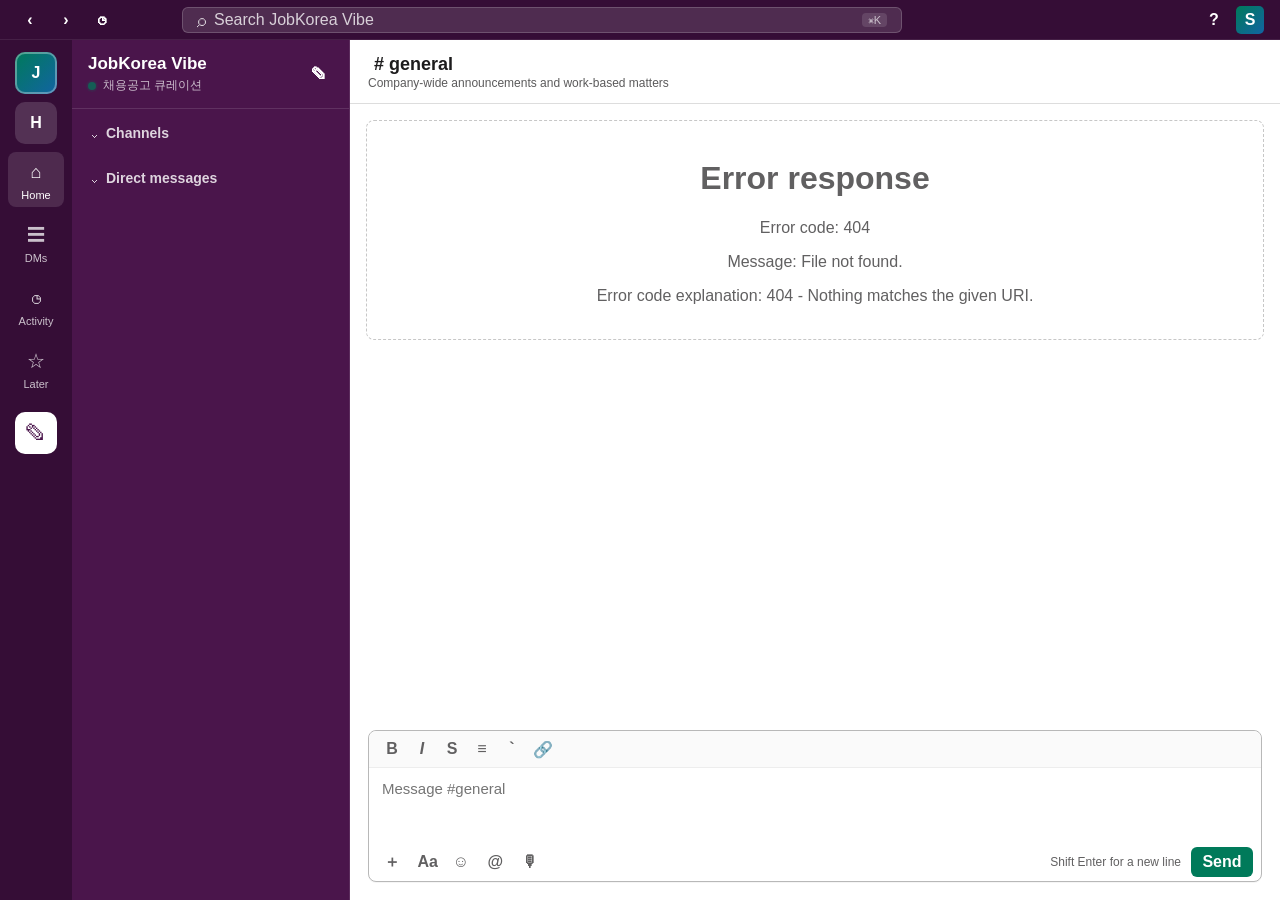
==== commit ff1adec0: "Speed up profile analysis and remove job cards" ====
--- a/public/index.html
+++ b/public/index.html
@@ -4,7 +4,7 @@
     <meta charset="UTF-8" />
     <meta name="viewport" content="width=device-width, initial-scale=1.0" />
     <title>JobKorea Vibe</title>
-    <link rel="stylesheet" href="./styles.css?v=20260704-rich-profile-match" />
+    <link rel="stylesheet" href="./styles.css?v=20260704-fast-profile-no-cards" />
   </head>
   <body>
     <div class="app-shell">
@@ -168,6 +168,6 @@
       </div>
     </div>
 
-    <script src="./app.js?v=20260704-rich-profile-match"></script>
+    <script src="./app.js?v=20260704-fast-profile-no-cards"></script>
   </body>
 </html>
--- a/public/styles.css
+++ b/public/styles.css
@@ -696,6 +696,21 @@
   box-shadow: 0 0 0 2px rgba(18, 100, 163, 0.24);
 }
 
+.analyze-url-avatar {
+  background: #1264a3;
+  font-size: 13px;
+}
+
+.briefing-avatar {
+  background: #1264a3;
+  font-size: 18px;
+}
+
+.prep-avatar {
+  background: #007a5a;
+  font-size: 18px;
+}
+
 .message-content {
   min-width: 0;
 }
@@ -792,9 +807,6 @@
 
 .skeleton-avatar,
 .skeleton-line,
-.skeleton-card,
-.skeleton-grid span,
-.skeleton-tags span,
 .profile-mini-skeleton span {
   position: relative;
   overflow: hidden;
@@ -803,9 +815,6 @@
 
 .skeleton-avatar::after,
 .skeleton-line::after,
-.skeleton-card::after,
-.skeleton-grid span::after,
-.skeleton-tags span::after,
 .profile-mini-skeleton span::after {
   content: "";
   position: absolute;
@@ -839,48 +848,6 @@
 
 .skeleton-line.long {
   width: min(620px, 82%);
-}
-
-.skeleton-line.title {
-  width: min(360px, 72%);
-  height: 18px;
-  margin: 0 0 14px;
-}
-
-.skeleton-card {
-  max-width: 720px;
-  margin-top: 10px;
-  padding: 14px;
-  border: 1px solid #e1e1e1;
-  border-radius: 8px;
-  background: #f7f7f7;
-}
-
-.skeleton-grid {
-  display: grid;
-  grid-template-columns: repeat(2, minmax(0, 1fr));
-  gap: 8px;
-}
-
-.skeleton-grid span {
-  height: 34px;
-  border-radius: 6px;
-}
-
-.skeleton-tags {
-  display: flex;
-  gap: 8px;
-  margin-top: 12px;
-}
-
-.skeleton-tags span {
-  width: 86px;
-  height: 24px;
-  border-radius: 999px;
-}
-
-.compact-skeleton .skeleton-card {
-  display: none;
 }
 
 .reactions {
@@ -1254,34 +1221,6 @@
   font-weight: 800;
 }
 
-.job-toolbar {
-  display: flex;
-  align-items: center;
-  justify-content: space-between;
-  gap: 12px;
-  margin: 0 18px 12px;
-  padding: 10px 12px;
-  border: 1px solid var(--border);
-  border-radius: 8px;
-  background: var(--surface-soft);
-}
-
-.job-toolbar div {
-  display: grid;
-  gap: 2px;
-  min-width: 0;
-}
-
-.job-toolbar strong {
-  font-size: 13px;
-}
-
-.job-toolbar span {
-  color: var(--muted);
-  font-size: 12px;
-}
-
-.job-toolbar button,
 .profile-editor button {
   height: 32px;
   border: 1px solid #0f6e54;
@@ -1289,11 +1228,6 @@
   color: #fff;
   background: var(--green);
   font-weight: 900;
-}
-
-.job-toolbar button[disabled] {
-  cursor: wait;
-  opacity: 0.72;
 }
 
 .feed-progress {
@@ -1555,106 +1489,6 @@
   font-size: 13px;
 }
 
-.job-card,
-.job-slack-card {
-  max-width: 720px;
-  margin-top: 10px;
-  overflow: hidden;
-  border: 1px solid #d9d9d9;
-  border-radius: 8px;
-  background: #fff;
-  box-shadow: 0 1px 0 rgba(0, 0, 0, 0.04);
-}
-
-.job-card-head {
-  display: flex;
-  align-items: flex-start;
-  justify-content: space-between;
-  gap: 14px;
-  padding: 14px 14px 12px;
-  border-left: 4px solid var(--blue);
-  background: linear-gradient(90deg, #f4f8fb, #fff);
-}
-
-.json-card-head {
-  display: flex;
-  align-items: flex-start;
-  justify-content: space-between;
-  gap: 14px;
-  padding: 14px 14px 12px;
-  border-left: 4px solid var(--green);
-  background: #f7faf8;
-}
-
-.json-card-head h3 {
-  margin: 0;
-  color: var(--text);
-  font-size: 16px;
-  line-height: 1.32;
-}
-
-.job-source {
-  display: inline-block;
-  margin-bottom: 5px;
-  color: var(--blue);
-  font-size: 12px;
-  font-weight: 900;
-}
-
-.job-card h3,
-.job-slack-card h3 {
-  margin: 0;
-  color: var(--text);
-  font-size: 16px;
-  line-height: 1.32;
-}
-
-.job-dday {
-  flex: 0 0 auto;
-  padding: 4px 8px;
-  border-radius: 999px;
-  color: #fff;
-  background: var(--red);
-  font-size: 12px;
-  font-weight: 900;
-}
-
-.job-roles {
-  display: flex;
-  flex-wrap: wrap;
-  gap: 6px;
-  padding: 12px;
-}
-
-.job-roles span {
-  padding: 5px 8px;
-  border: 1px solid #d7e4ef;
-  border-radius: 999px;
-  color: #0b4c7b;
-  background: #f2f8fc;
-  font-size: 12px;
-  font-weight: 800;
-}
-
-.job-card-footer {
-  display: flex;
-  align-items: center;
-  justify-content: space-between;
-  gap: 12px;
-  padding: 9px 12px;
-  border-top: 1px solid #ededed;
-  color: var(--muted);
-  background: var(--surface-soft);
-  font-size: 12px;
-}
-
-.job-card-footer a {
-  flex: 0 0 auto;
-  color: var(--blue);
-  font-weight: 900;
-  text-decoration: none;
-}
-
 .search-result-feed {
   display: grid;
 }
@@ -1787,6 +1621,26 @@
   border-left: 4px solid var(--attachment);
   border-radius: 6px;
   background: #fff;
+}
+
+.analyzed-job-result {
+  position: relative;
+  max-width: 760px;
+  margin-top: 10px;
+}
+
+.analyzed-job-result:hover .message-actions {
+  opacity: 1;
+  transform: translateY(0);
+}
+
+.analyze-url-reply .skeleton-message {
+  padding: 10px 0 0;
+}
+
+.job-dm-briefing-message .message-text,
+.job-dm-prep-message .message-text {
+  max-width: 760px;
 }
 
 .attachment-thumb {
@@ -2421,11 +2275,6 @@
     padding-right: 12px;
   }
 
-  .job-card-footer {
-    align-items: flex-start;
-    flex-direction: column;
-  }
-
   .later-category-grid {
     grid-template-columns: 1fr;
   }
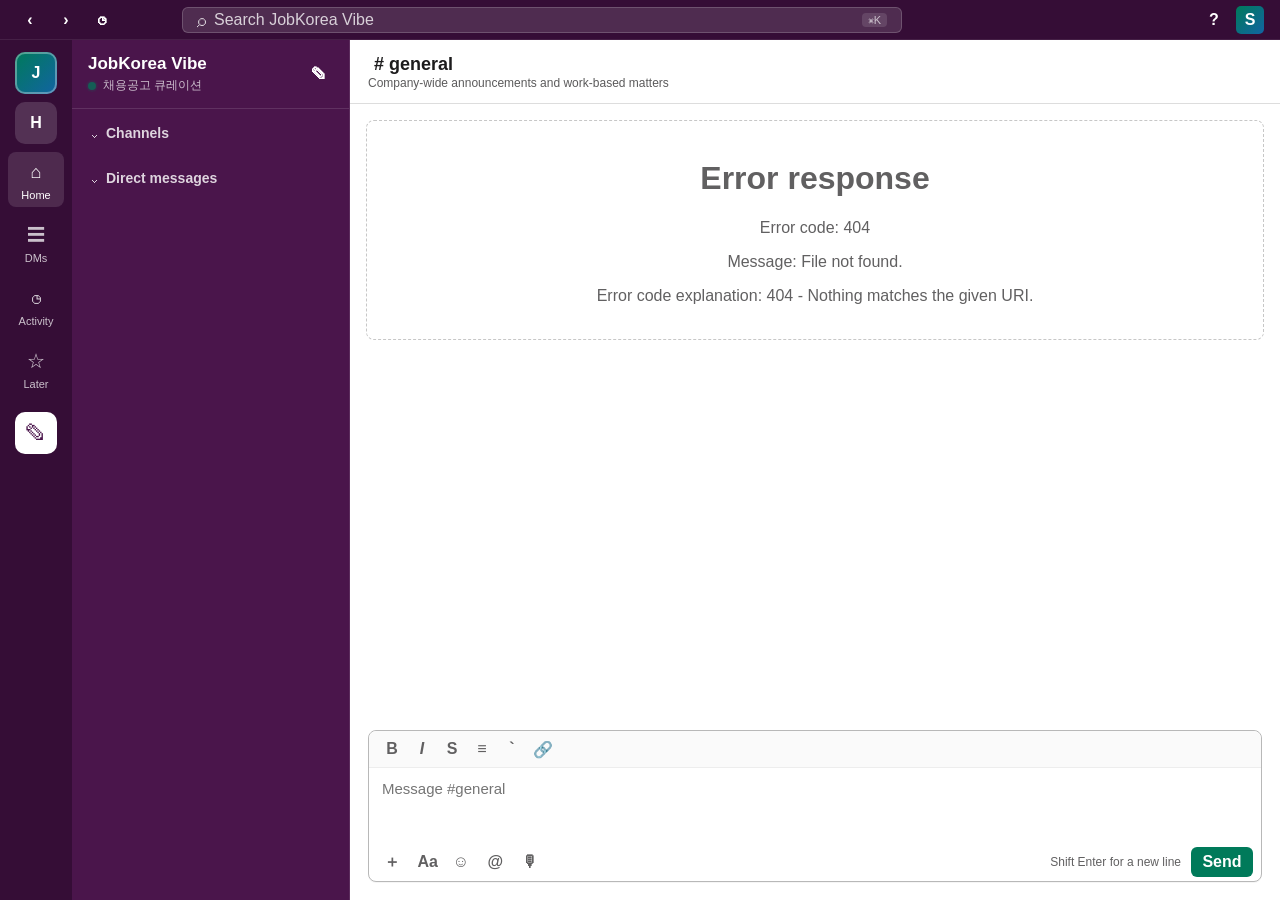
==== commit 5d3d96c9: "Update job DM sender and link" ====
--- a/public/index.html
+++ b/public/index.html
@@ -4,7 +4,7 @@
     <meta charset="UTF-8" />
     <meta name="viewport" content="width=device-width, initial-scale=1.0" />
     <title>JobKorea Vibe</title>
-    <link rel="stylesheet" href="./styles.css?v=20260704-fast-profile-no-cards" />
+    <link rel="stylesheet" href="./styles.css?v=20260704-job-dm-links" />
   </head>
   <body>
     <div class="app-shell">
@@ -168,6 +168,6 @@
       </div>
     </div>
 
-    <script src="./app.js?v=20260704-fast-profile-no-cards"></script>
+    <script src="./app.js?v=20260704-job-dm-links"></script>
   </body>
 </html>
--- a/public/styles.css
+++ b/public/styles.css
@@ -701,16 +701,6 @@
   font-size: 13px;
 }
 
-.briefing-avatar {
-  background: #1264a3;
-  font-size: 18px;
-}
-
-.prep-avatar {
-  background: #007a5a;
-  font-size: 18px;
-}
-
 .message-content {
   min-width: 0;
 }
@@ -757,6 +747,16 @@
   border: 1px solid #d8d8d8;
   border-radius: 4px;
   background: #f6f6f6;
+}
+
+.message-text a {
+  color: var(--blue);
+  font-weight: 800;
+  text-decoration: none;
+}
+
+.message-text a:hover {
+  text-decoration: underline;
 }
 
 .message-actions {
